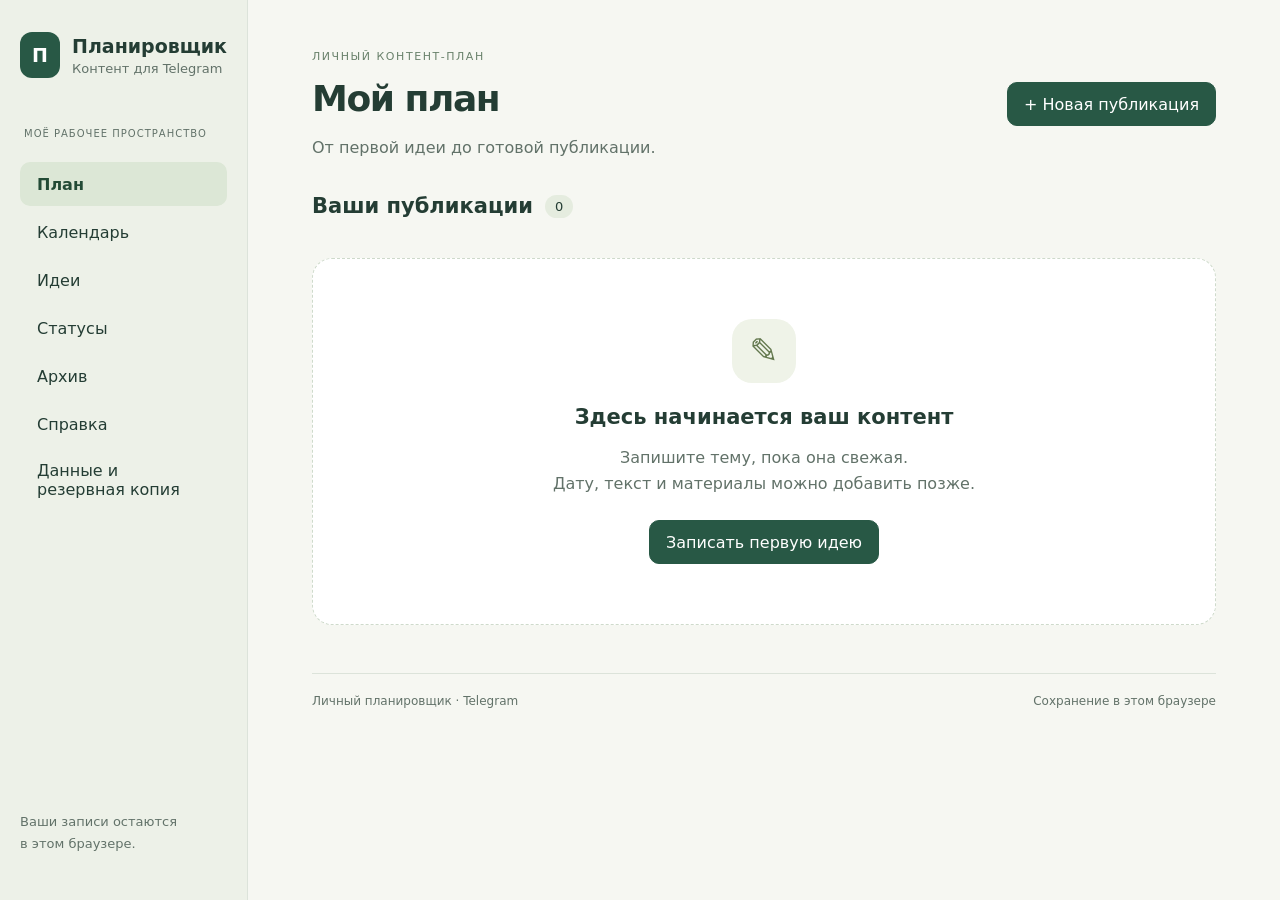
==== index.html @ b59470a5 "Шаг 1: карточки публикаций, сохранение и восстановление черновиков" ====
<!doctype html>
<html lang="ru">
<head>
  <meta charset="utf-8">
  <meta name="viewport" content="width=device-width, initial-scale=1">
  <title>Планировщик контента</title>
  <link rel="stylesheet" href="style.css">
  <script src="script.js" defer></script>
</head>
<body>
  <aside class="sidebar">
    <a class="brand" href="#plan"><span class="brand-icon" aria-hidden="true">П</span><span>Планировщик<small>Контент для Telegram</small></span></a>
    <p class="nav-caption">МОЁ РАБОЧЕЕ ПРОСТРАНСТВО</p>
    <nav aria-label="Основная навигация" id="navigation">
      <button data-section="plan" aria-current="page">План</button>
      <button data-section="calendar">Календарь</button>
      <button data-section="ideas">Идеи</button>
      <button data-section="statuses">Статусы</button>
      <button data-section="more" class="mobile-more">Ещё</button>
      <div class="desktop-extra">
        <button data-section="archive">Архив</button>
        <button data-section="help">Справка</button>
        <button data-section="data">Данные и резервная копия</button>
      </div>
    </nav>
    <p class="local-note">Ваши записи остаются<br>в этом браузере.</p>
  </aside>
  <main>
    <header class="page-header"><div><p class="eyebrow">ЛИЧНЫЙ КОНТЕНТ-ПЛАН</p><h1 id="page-title">Мой план</h1><p id="page-subtitle">От первой идеи до готовой публикации.</p></div><button class="primary" id="new-post">+ Новая публикация</button></header>
    <div id="notice" class="notice" role="status" hidden></div>
    <section id="recovery" class="recovery" aria-label="Восстановление черновика" hidden>
      <div><strong>Осталась незавершённая форма</strong><p>Можно восстановить введённый текст и продолжить работу.</p></div>
      <div class="actions"><button id="recover" class="primary">Восстановить черновик</button><button id="discard-draft">Удалить черновик</button></div>
    </section>
    <section id="posts-section" aria-label="Публикации"><div class="section-heading"><h2>Ваши публикации</h2><span id="post-count" class="badge">0</span></div><div id="posts" class="cards"></div><div id="empty" class="empty"><span aria-hidden="true" class="empty-symbol">✎</span><h2>Здесь начинается ваш контент</h2><p>Запишите тему, пока она свежая.<br>Дату, текст и материалы можно добавить позже.</p><button id="empty-create" class="primary">Записать первую идею</button></div></section>
    <section id="placeholder" class="empty" hidden><h2 id="placeholder-title"></h2><p id="placeholder-text"></p></section>
    <section id="more-menu" class="menu-panel" hidden aria-label="Дополнительные разделы"><button data-section="archive">Архив</button><button data-section="help">Справка</button><button data-section="data">Данные и резервная копия</button></section>
    <footer>Личный планировщик · Telegram <span>Сохранение в этом браузере</span></footer>
  </main>

  <dialog id="editor" aria-labelledby="editor-title">
    <div class="dialog-header"><div><p class="eyebrow">ПУБЛИКАЦИЯ</p><h2 id="editor-title">Новая публикация</h2></div><button type="button" id="close-editor" aria-label="Закрыть форму">✕</button></div>
    <form id="post-form" novalidate>
      <div id="form-error" class="error" role="alert" hidden></div>
      <label>Тема <span class="required">*</span><input name="title" id="title" required placeholder="О чём хотите рассказать?" aria-describedby="title-error"><span class="field-error" id="title-error"></span></label>
      <div class="form-grid"><label>Плановая дата<input name="date" id="date" type="date"><small>Можно назначить позже</small></label><label>Время публикации<input name="time" id="time" type="time" disabled><small>Местное время устройства</small></label></div>
      <label>Статус<select name="status" id="status"></select></label>
      <div class="form-grid"><label>Рубрика<select name="category" id="category"></select></label><label>Формат<select name="format" id="format"></select></label></div>
      <label>Заметки<textarea name="notes" id="notes" rows="3" placeholder="Мысли, идеи, что важно упомянуть…"></textarea></label>
      <label>Черновик публикации<textarea name="body" id="body" rows="7" placeholder="Здесь можно написать текст поста…"></textarea></label>
      <fieldset><legend>Ссылки и материалы</legend><p class="hint">Изображения и документы хранятся у вас. Добавьте ссылки на них.</p><div id="links"></div><button type="button" id="add-link" class="text-button">+ Добавить ссылку</button></fieldset>
      <p id="draft-state" class="hint" role="status">Изменения применятся после сохранения.</p>
      <div class="form-footer"><button type="button" id="cancel-editor">Отмена</button><button type="submit" class="primary">Сохранить</button></div>
    </form>
  </dialog>

  <dialog id="viewer" aria-labelledby="viewer-title"><div class="dialog-header"><h2 id="viewer-title"></h2><button id="close-viewer" aria-label="Закрыть публикацию">✕</button></div><div id="view-content"></div><div class="form-footer"><button id="edit-post" class="primary">Редактировать</button></div></dialog>
  <dialog id="unsaved" aria-labelledby="unsaved-title"><h2 id="unsaved-title">Сохранить изменения?</h2><p>В форме есть несохранённый текст.</p><div class="choice-actions"><button id="keep-editing">Продолжить редактирование</button><button id="discard-edit">Закрыть без сохранения</button><button id="save-edit" class="primary">Сохранить</button></div></dialog>
</body>
</html>
---- style.css ----
:root{font-family:system-ui,-apple-system,"Segoe UI",sans-serif;color:#243d34;background:#f6f7f2;font-size:16px;--green:#285845;--border:#dce3da;--muted:#627269}
*{box-sizing:border-box}body{margin:0}button,input,textarea,select{font:inherit}button,a,input,select,textarea{-webkit-tap-highlight-color:transparent}button{min-height:44px;border:1px solid var(--border);border-radius:10px;background:#fff;color:inherit;padding:10px 16px;cursor:pointer}button:hover{background:#edf3eb}button:focus-visible,a:focus-visible{outline:3px solid #c88652;outline-offset:3px}input:focus,select:focus,textarea:focus{outline:2px solid #699579;outline-offset:1px}button.primary{background:var(--green);border-color:var(--green);color:white}button.primary:hover{background:#1b4433}button:disabled,input:disabled{opacity:.5;cursor:not-allowed}[hidden]{display:none!important}.sidebar{width:248px;position:fixed;inset:0 auto 0 0;background:#edf1e8;border-right:1px solid var(--border);padding:32px 20px;display:flex;flex-direction:column}.brand{display:flex;gap:12px;align-items:center;text-decoration:none;color:inherit;font-size:19px;font-weight:700}.brand-icon{display:grid;place-items:center;background:var(--green);color:white;width:42px;height:46px;border-radius:12px}small{font-size:13px;font-weight:400;color:var(--muted)}.brand small{display:block;margin-top:4px}.nav-caption{font-size:10px;letter-spacing:.1em;margin:48px 4px 16px;color:var(--muted)}nav button,.desktop-extra button{display:block;width:100%;text-align:left;background:transparent;border-color:transparent;margin:4px 0}nav button[aria-current]{background:#dce7d6;color:#234b36;font-weight:650}nav .mobile-more{display:none}.local-note{margin-top:auto;color:var(--muted);font-size:13px;line-height:1.7}main{margin-left:248px;padding:48px clamp(24px,5vw,72px);max-width:1500px}.page-header{display:flex;justify-content:space-between;align-items:center;gap:24px;margin-bottom:34px}.eyebrow{font-size:11px;letter-spacing:.14em;color:#69816b;margin:0 0 12px}h1{font-size:36px;letter-spacing:-.04em;margin:0}h2{font-size:21px;margin:0;overflow-wrap:anywhere}p{line-height:1.6}.page-header p:last-child{color:var(--muted);margin-bottom:0}.section-heading{display:flex;align-items:center;gap:12px;margin:28px 0 20px}.badge{background:#e5ecdf;border-radius:20px;padding:4px 10px;font-size:13px}.cards{display:grid;grid-template-columns:repeat(auto-fill,minmax(min(100%,270px),1fr));gap:16px}.post-card{min-height:145px;text-align:left;padding:22px;display:flex;flex-direction:column;gap:14px;border-radius:16px;box-shadow:0 3px 12px #203f2d04;overflow-wrap:anywhere}.post-card strong{font-size:18px;line-height:1.45}.post-card .meta{color:var(--muted);font-size:13px}.post-card .status{align-self:flex-start;background:#eef0e5;border-radius:6px;font-size:12px;padding:4px 8px;color:#526743}.empty{background:#fff;border:1px dashed #cedacb;border-radius:20px;text-align:center;padding:60px 24px;margin-top:20px}.empty p{color:var(--muted);margin:16px auto 24px;max-width:450px}.empty-symbol{display:grid;place-items:center;width:64px;height:64px;border-radius:20px;background:#eff3e8;color:#63784e;font-size:35px;margin:0 auto 22px}.notice,.recovery{padding:18px 20px;background:#e9efe1;border-radius:12px;margin-bottom:20px;overflow-wrap:anywhere}.notice.is-error,.error{background:#fff0e8;color:#8a3a21}.recovery p{margin:6px 0 16px}.actions{display:flex;gap:8px;flex-wrap:wrap}footer{border-top:1px solid var(--border);margin-top:48px;padding-top:20px;color:var(--muted);font-size:12px;display:flex;justify-content:space-between;gap:12px}dialog{border:1px solid var(--border);border-radius:20px;padding:28px;width:min(680px,calc(100% - 24px));max-height:90vh;max-height:90dvh;color:inherit;box-shadow:0 20px 90px #142d2940;overflow-y:auto}dialog::backdrop{background:#152e2866}.dialog-header{display:flex;align-items:flex-start;justify-content:space-between;gap:16px;margin-bottom:24px}.dialog-header button{flex-shrink:0;padding:8px 12px}.dialog-header .eyebrow{margin-bottom:8px}form label{display:flex;flex-direction:column;gap:8px;margin-bottom:20px;font-size:14px;font-weight:600}.required{color:#8c512f;display:contents}input,select,textarea{width:100%;border:1px solid #cdd8cd;border-radius:9px;background:#fff;padding:12px;color:#243d34;min-height:46px}textarea{resize:vertical;line-height:1.6}textarea,input{font-size:16px}.form-grid{display:grid;grid-template-columns:1fr 1fr;gap:16px}.field-error:empty{display:none}.field-error{color:#a33c20;font-weight:400;font-size:13px}.error{padding:12px;border-radius:9px;margin-bottom:20px}fieldset{border:1px solid var(--border);border-radius:12px;margin:0 0 20px;padding:16px;min-width:0}legend{font-size:14px;font-weight:650}.hint{font-size:13px;color:var(--muted);line-height:1.5;margin:4px 0 12px}.link-row{border-bottom:1px solid var(--border);padding-bottom:12px;margin-bottom:14px}.link-row label{margin:10px 0}.link-row button{font-size:13px}.text-button{background:transparent;color:var(--green);border:0;padding-left:0}.form-footer{display:flex;justify-content:flex-end;gap:10px;padding-top:16px;border-top:1px solid var(--border);margin-top:20px}.choice-actions{display:flex;gap:10px;flex-direction:column}#unsaved{max-width:440px}#view-content h3{font-size:14px;color:var(--muted);margin:24px 0 8px}#view-content p{white-space:pre-wrap;overflow-wrap:anywhere;margin:0}#view-content a{display:block;overflow-wrap:anywhere;color:var(--green);padding:8px 0}.menu-panel{display:grid;gap:12px}
@media(max-width:760px){.sidebar{inset:auto 0 0;width:100%;height:auto;padding:0;background:#f7f9f3;border-top:1px solid var(--border);z-index:2}.brand,.nav-caption,.desktop-extra,.local-note{display:none}.sidebar nav{display:flex;justify-content:space-around;padding:5px 4px calc(5px + env(safe-area-inset-bottom))}.sidebar nav button,.sidebar nav .mobile-more{display:block;margin:0;text-align:center;padding:10px 6px;font-size:12px;min-width:0;width:20%;border-radius:8px}main{margin:0;padding:28px 18px 110px}.page-header{display:block;margin-bottom:24px}.page-header>.primary{margin-top:22px;width:100%}h1{font-size:30px}.empty{padding:36px 18px}.cards{grid-template-columns:1fr}footer{display:block;line-height:1.8}footer span{display:block}dialog{padding:20px 16px;border-radius:16px;max-height:92vh;max-height:92dvh}.form-grid{gap:12px}.recovery .actions{display:grid}.page-header p:last-child{font-size:14px}}
@media(max-width:370px){.form-grid{grid-template-columns:1fr;gap:0}.sidebar nav button{font-size:11px}main{padding-left:12px;padding-right:12px}}
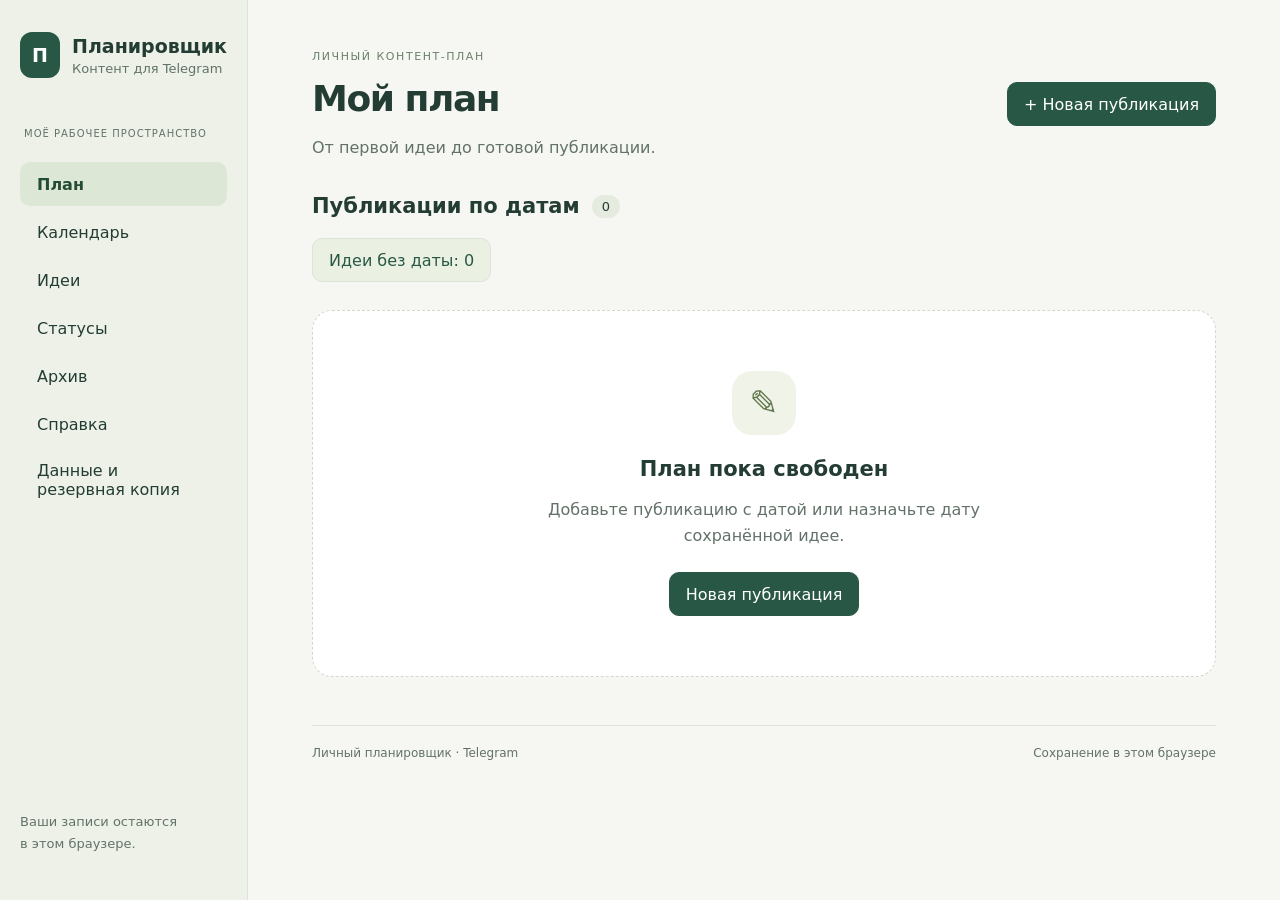
==== commit f571df97: "Шаг 2: календарь, идеи, статусы и переносы публикаций" ====
--- a/index.html
+++ b/index.html
@@ -32,7 +32,14 @@
       <div><strong>Осталась незавершённая форма</strong><p>Можно восстановить введённый текст и продолжить работу.</p></div>
       <div class="actions"><button id="recover" class="primary">Восстановить черновик</button><button id="discard-draft">Удалить черновик</button></div>
     </section>
-    <section id="posts-section" aria-label="Публикации"><div class="section-heading"><h2>Ваши публикации</h2><span id="post-count" class="badge">0</span></div><div id="posts" class="cards"></div><div id="empty" class="empty"><span aria-hidden="true" class="empty-symbol">✎</span><h2>Здесь начинается ваш контент</h2><p>Запишите тему, пока она свежая.<br>Дату, текст и материалы можно добавить позже.</p><button id="empty-create" class="primary">Записать первую идею</button></div></section>
+    <section id="posts-section" aria-label="Публикации"><div class="section-heading"><h2 id="list-title">Публикации по датам</h2><span id="post-count" class="badge">0</span></div><div id="ideas-shortcut"></div><div id="posts"></div><div id="empty" class="empty"><span aria-hidden="true" class="empty-symbol">✎</span><h2 id="empty-title">План пока свободен</h2><p id="empty-text">Создайте публикацию с датой или сохраните идею на потом.</p><button id="empty-create" class="primary">Новая публикация</button></div></section>
+    <section id="calendar-section" hidden aria-label="Календарь публикаций">
+      <div class="calendar-toolbar"><h2 id="month-title" aria-live="polite"></h2><div class="actions"><button id="prev-month" aria-label="Предыдущий месяц">←</button><button id="calendar-today">Сегодня</button><button id="next-month" aria-label="Следующий месяц">→</button></div></div>
+      <p class="hint">Выберите день, чтобы увидеть публикации. На компьютере карточку можно перенести мышью.</p>
+      <div class="weekdays" aria-hidden="true"><span>Пн</span><span>Вт</span><span>Ср</span><span>Чт</span><span>Пт</span><span>Сб</span><span>Вс</span></div><div id="calendar-grid" class="calendar-grid"></div>
+      <section class="day-agenda" aria-labelledby="day-title"><div class="section-heading"><h2 id="day-title"></h2><button id="day-create">+ Публикация</button></div><div id="day-posts" class="cards"></div></section>
+    </section>
+    <section id="board-section" hidden aria-label="Публикации по статусам"><div id="board-tabs" class="board-tabs" aria-label="Выбор статуса"></div><div id="board" class="board"></div></section>
     <section id="placeholder" class="empty" hidden><h2 id="placeholder-title"></h2><p id="placeholder-text"></p></section>
     <section id="more-menu" class="menu-panel" hidden aria-label="Дополнительные разделы"><button data-section="archive">Архив</button><button data-section="help">Справка</button><button data-section="data">Данные и резервная копия</button></section>
     <footer>Личный планировщик · Telegram <span>Сохранение в этом браузере</span></footer>
@@ -54,7 +61,8 @@
     </form>
   </dialog>
 
-  <dialog id="viewer" aria-labelledby="viewer-title"><div class="dialog-header"><h2 id="viewer-title"></h2><button id="close-viewer" aria-label="Закрыть публикацию">✕</button></div><div id="view-content"></div><div class="form-footer"><button id="edit-post" class="primary">Редактировать</button></div></dialog>
+  <dialog id="viewer" aria-labelledby="viewer-title"><div class="dialog-header"><h2 id="viewer-title"></h2><button id="close-viewer" aria-label="Закрыть публикацию">✕</button></div><div id="view-content"></div><div class="form-footer viewer-actions"><button id="change-date">Изменить дату</button><button id="change-status">Изменить статус</button><button id="edit-post" class="primary">Редактировать</button></div></dialog>
+  <dialog id="change-dialog" aria-labelledby="change-title"><h2 id="change-title"></h2><p id="change-summary"></p><div id="change-error" class="error" role="alert" hidden></div><form id="change-form" novalidate><label id="change-date-label">Новая дата<input id="new-date" type="date"><small>Если убрать дату, запись вернётся в идеи без даты, а время очистится.</small></label><label id="change-status-label">Новый статус<select id="new-status"></select></label><div class="form-footer"><button type="button" id="cancel-change">Отмена</button><button type="submit" id="confirm-change" class="primary">Сохранить</button></div></form></dialog>
   <dialog id="unsaved" aria-labelledby="unsaved-title"><h2 id="unsaved-title">Сохранить изменения?</h2><p>В форме есть несохранённый текст.</p><div class="choice-actions"><button id="keep-editing">Продолжить редактирование</button><button id="discard-edit">Закрыть без сохранения</button><button id="save-edit" class="primary">Сохранить</button></div></dialog>
 </body>
 </html>
--- a/style.css
+++ b/style.css
@@ -2,3 +2,52 @@
 *{box-sizing:border-box}body{margin:0}button,input,textarea,select{font:inherit}button,a,input,select,textarea{-webkit-tap-highlight-color:transparent}button{min-height:44px;border:1px solid var(--border);border-radius:10px;background:#fff;color:inherit;padding:10px 16px;cursor:pointer}button:hover{background:#edf3eb}button:focus-visible,a:focus-visible{outline:3px solid #c88652;outline-offset:3px}input:focus,select:focus,textarea:focus{outline:2px solid #699579;outline-offset:1px}button.primary{background:var(--green);border-color:var(--green);color:white}button.primary:hover{background:#1b4433}button:disabled,input:disabled{opacity:.5;cursor:not-allowed}[hidden]{display:none!important}.sidebar{width:248px;position:fixed;inset:0 auto 0 0;background:#edf1e8;border-right:1px solid var(--border);padding:32px 20px;display:flex;flex-direction:column}.brand{display:flex;gap:12px;align-items:center;text-decoration:none;color:inherit;font-size:19px;font-weight:700}.brand-icon{display:grid;place-items:center;background:var(--green);color:white;width:42px;height:46px;border-radius:12px}small{font-size:13px;font-weight:400;color:var(--muted)}.brand small{display:block;margin-top:4px}.nav-caption{font-size:10px;letter-spacing:.1em;margin:48px 4px 16px;color:var(--muted)}nav button,.desktop-extra button{display:block;width:100%;text-align:left;background:transparent;border-color:transparent;margin:4px 0}nav button[aria-current]{background:#dce7d6;color:#234b36;font-weight:650}nav .mobile-more{display:none}.local-note{margin-top:auto;color:var(--muted);font-size:13px;line-height:1.7}main{margin-left:248px;padding:48px clamp(24px,5vw,72px);max-width:1500px}.page-header{display:flex;justify-content:space-between;align-items:center;gap:24px;margin-bottom:34px}.eyebrow{font-size:11px;letter-spacing:.14em;color:#69816b;margin:0 0 12px}h1{font-size:36px;letter-spacing:-.04em;margin:0}h2{font-size:21px;margin:0;overflow-wrap:anywhere}p{line-height:1.6}.page-header p:last-child{color:var(--muted);margin-bottom:0}.section-heading{display:flex;align-items:center;gap:12px;margin:28px 0 20px}.badge{background:#e5ecdf;border-radius:20px;padding:4px 10px;font-size:13px}.cards{display:grid;grid-template-columns:repeat(auto-fill,minmax(min(100%,270px),1fr));gap:16px}.post-card{min-height:145px;text-align:left;padding:22px;display:flex;flex-direction:column;gap:14px;border-radius:16px;box-shadow:0 3px 12px #203f2d04;overflow-wrap:anywhere}.post-card strong{font-size:18px;line-height:1.45}.post-card .meta{color:var(--muted);font-size:13px}.post-card .status{align-self:flex-start;background:#eef0e5;border-radius:6px;font-size:12px;padding:4px 8px;color:#526743}.empty{background:#fff;border:1px dashed #cedacb;border-radius:20px;text-align:center;padding:60px 24px;margin-top:20px}.empty p{color:var(--muted);margin:16px auto 24px;max-width:450px}.empty-symbol{display:grid;place-items:center;width:64px;height:64px;border-radius:20px;background:#eff3e8;color:#63784e;font-size:35px;margin:0 auto 22px}.notice,.recovery{padding:18px 20px;background:#e9efe1;border-radius:12px;margin-bottom:20px;overflow-wrap:anywhere}.notice.is-error,.error{background:#fff0e8;color:#8a3a21}.recovery p{margin:6px 0 16px}.actions{display:flex;gap:8px;flex-wrap:wrap}footer{border-top:1px solid var(--border);margin-top:48px;padding-top:20px;color:var(--muted);font-size:12px;display:flex;justify-content:space-between;gap:12px}dialog{border:1px solid var(--border);border-radius:20px;padding:28px;width:min(680px,calc(100% - 24px));max-height:90vh;max-height:90dvh;color:inherit;box-shadow:0 20px 90px #142d2940;overflow-y:auto}dialog::backdrop{background:#152e2866}.dialog-header{display:flex;align-items:flex-start;justify-content:space-between;gap:16px;margin-bottom:24px}.dialog-header button{flex-shrink:0;padding:8px 12px}.dialog-header .eyebrow{margin-bottom:8px}form label{display:flex;flex-direction:column;gap:8px;margin-bottom:20px;font-size:14px;font-weight:600}.required{color:#8c512f;display:contents}input,select,textarea{width:100%;border:1px solid #cdd8cd;border-radius:9px;background:#fff;padding:12px;color:#243d34;min-height:46px}textarea{resize:vertical;line-height:1.6}textarea,input{font-size:16px}.form-grid{display:grid;grid-template-columns:1fr 1fr;gap:16px}.field-error:empty{display:none}.field-error{color:#a33c20;font-weight:400;font-size:13px}.error{padding:12px;border-radius:9px;margin-bottom:20px}fieldset{border:1px solid var(--border);border-radius:12px;margin:0 0 20px;padding:16px;min-width:0}legend{font-size:14px;font-weight:650}.hint{font-size:13px;color:var(--muted);line-height:1.5;margin:4px 0 12px}.link-row{border-bottom:1px solid var(--border);padding-bottom:12px;margin-bottom:14px}.link-row label{margin:10px 0}.link-row button{font-size:13px}.text-button{background:transparent;color:var(--green);border:0;padding-left:0}.form-footer{display:flex;justify-content:flex-end;gap:10px;padding-top:16px;border-top:1px solid var(--border);margin-top:20px}.choice-actions{display:flex;gap:10px;flex-direction:column}#unsaved{max-width:440px}#view-content h3{font-size:14px;color:var(--muted);margin:24px 0 8px}#view-content p{white-space:pre-wrap;overflow-wrap:anywhere;margin:0}#view-content a{display:block;overflow-wrap:anywhere;color:var(--green);padding:8px 0}.menu-panel{display:grid;gap:12px}
 @media(max-width:760px){.sidebar{inset:auto 0 0;width:100%;height:auto;padding:0;background:#f7f9f3;border-top:1px solid var(--border);z-index:2}.brand,.nav-caption,.desktop-extra,.local-note{display:none}.sidebar nav{display:flex;justify-content:space-around;padding:5px 4px calc(5px + env(safe-area-inset-bottom))}.sidebar nav button,.sidebar nav .mobile-more{display:block;margin:0;text-align:center;padding:10px 6px;font-size:12px;min-width:0;width:20%;border-radius:8px}main{margin:0;padding:28px 18px 110px}.page-header{display:block;margin-bottom:24px}.page-header>.primary{margin-top:22px;width:100%}h1{font-size:30px}.empty{padding:36px 18px}.cards{grid-template-columns:1fr}footer{display:block;line-height:1.8}footer span{display:block}dialog{padding:20px 16px;border-radius:16px;max-height:92vh;max-height:92dvh}.form-grid{gap:12px}.recovery .actions{display:grid}.page-header p:last-child{font-size:14px}}
 @media(max-width:370px){.form-grid{grid-template-columns:1fr;gap:0}.sidebar nav button{font-size:11px}main{padding-left:12px;padding-right:12px}}
+
+/* План, календарь и доска статусов. */
+.date-heading{font-size:15px;color:var(--muted);margin:26px 0 12px}
+.ideas-link{margin-bottom:8px;background:#eaf0e2;color:var(--green)}
+.calendar-toolbar{display:flex;justify-content:space-between;align-items:center;gap:16px;flex-wrap:wrap;margin-bottom:18px}
+.calendar-toolbar h2{text-transform:capitalize}
+.weekdays,.calendar-grid{display:grid;grid-template-columns:repeat(7,minmax(0,1fr))}
+.weekdays span{text-align:center;padding:12px 0;font-size:13px;color:var(--muted)}
+.calendar-grid{gap:5px}
+.calendar-day{min-height:126px;background:#fff;border:1px solid var(--border);border-radius:10px;padding:5px;min-width:0}
+.calendar-day.selected{border-color:var(--green);box-shadow:0 0 0 1px var(--green)}
+.calendar-day.today .day-number{background:#e1ead7;font-weight:750}
+.day-number{border:0;min-width:36px;padding:8px;border-radius:8px}
+.day-count{display:none}
+.calendar-cards{display:grid;gap:5px;margin-top:5px}
+.compact-card{padding:7px;min-height:0;gap:5px;width:100%;border-radius:6px}
+.compact-card strong{font-size:12px;line-height:1.4}
+.compact-card .status{font-size:10px;padding:2px 4px}
+.compact-card .meta{font-size:10px}
+.more-day{font-size:11px;padding:4px;min-height:32px}
+.day-agenda{margin-top:32px}
+.day-agenda .section-heading{justify-content:space-between;flex-wrap:wrap}
+.board{display:grid;grid-template-columns:repeat(4,minmax(0,1fr));gap:12px}
+.board-column{background:#ecf0e7;padding:12px;border-radius:14px;min-width:0;min-height:220px}
+.board-column h2{font-size:15px;margin:8px 0 18px}
+.board-column .post-card{width:100%;margin-bottom:12px;padding:14px;min-height:120px}
+.board-column .post-card strong{font-size:15px}
+.board-tabs{display:none}
+.drop-target{outline:3px dashed #648d57;outline-offset:-3px;background:#e1edd9}
+.viewer-actions{flex-wrap:wrap}
+#change-summary{overflow-wrap:anywhere;white-space:pre-wrap}
+@media(max-width:1100px) and (min-width:761px){.board{grid-template-columns:repeat(2,minmax(0,1fr))}.calendar-cards .meta,.calendar-cards .status{display:none}}
+@media(max-width:760px){
+  .calendar-day{min-height:64px;padding:3px;text-align:center}
+  .calendar-cards{display:none}
+  .day-number{width:100%;min-height:40px;padding:6px}
+  .day-count{display:block;font-size:10px;color:var(--green);min-height:14px}
+  .calendar-grid{gap:3px}
+  .calendar-toolbar{align-items:flex-start}
+  .calendar-toolbar h2{font-size:20px}
+  .board{display:block}
+  .board-column{display:none}
+  .board-column.active-column{display:block}
+  .board-tabs{display:flex;flex-wrap:wrap;gap:8px;margin-bottom:18px}
+  .board-tabs button{flex:1 1 40%;font-size:13px}
+  .board-tabs button[aria-pressed=true]{background:var(--green);color:white}
+  .post-card{touch-action:pan-y}
+  .viewer-actions{display:grid;grid-template-columns:1fr}
+}
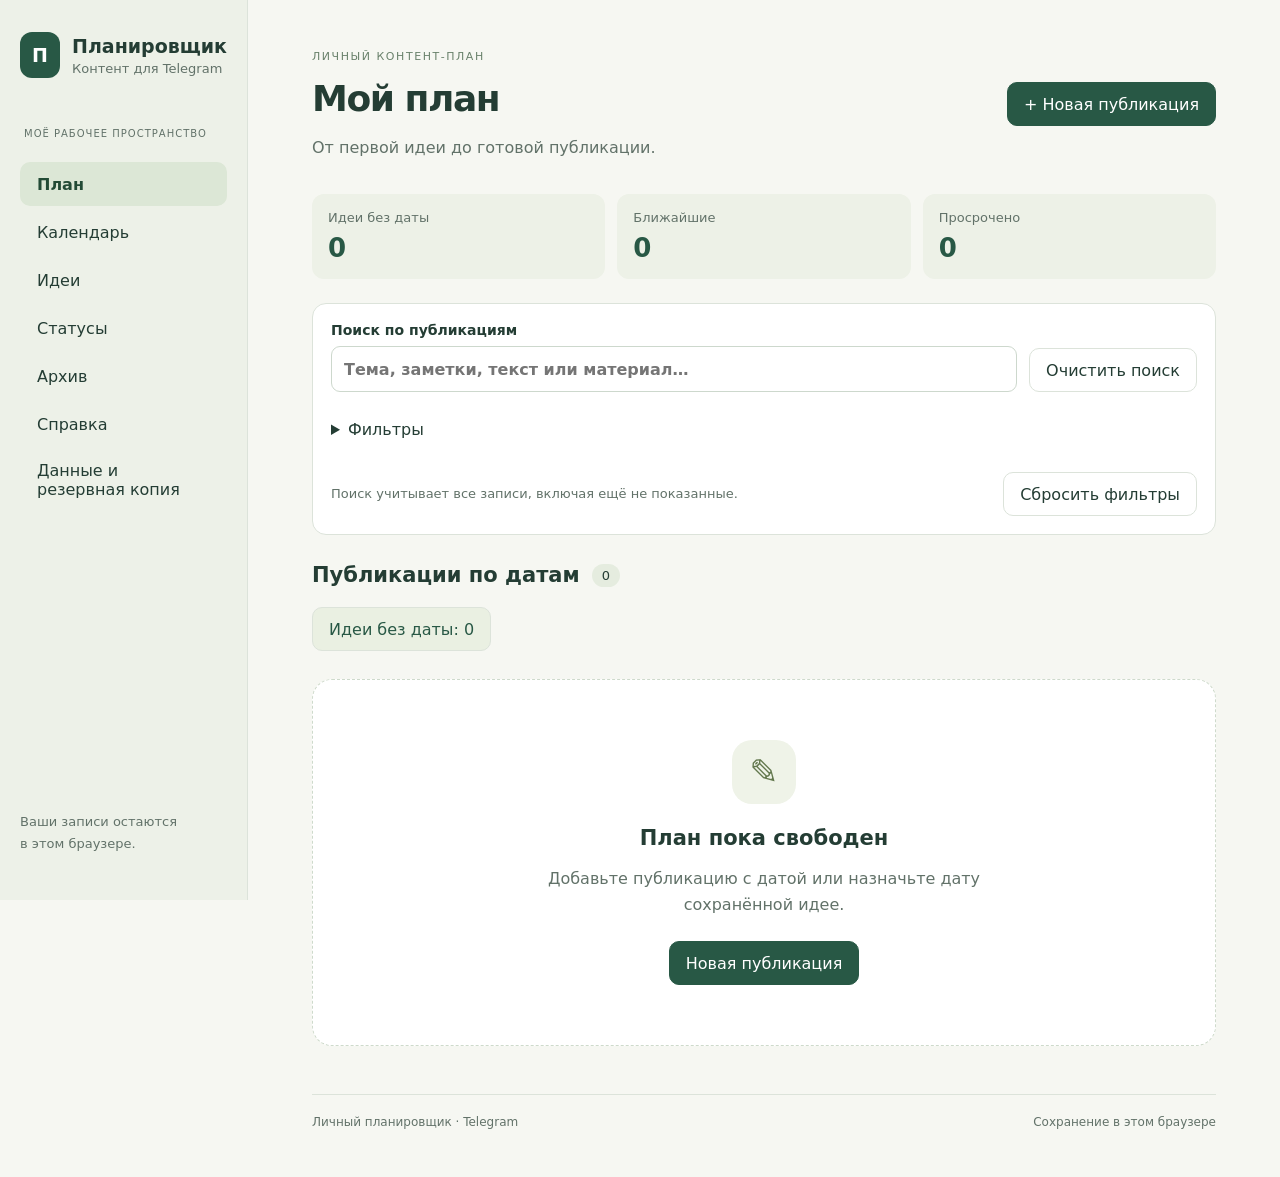
==== commit 76d88f0f: "Шаг 3: поиск, фильтры, сроки и архив публикаций" ====
--- a/index.html
+++ b/index.html
@@ -28,11 +28,22 @@
   <main>
     <header class="page-header"><div><p class="eyebrow">ЛИЧНЫЙ КОНТЕНТ-ПЛАН</p><h1 id="page-title">Мой план</h1><p id="page-subtitle">От первой идеи до готовой публикации.</p></div><button class="primary" id="new-post">+ Новая публикация</button></header>
     <div id="notice" class="notice" role="status" hidden></div>
+    <div id="archive-undo" class="notice" role="status" hidden>Публикация перемещена в архив. <button id="undo-archive">Отменить</button></div>
     <section id="recovery" class="recovery" aria-label="Восстановление черновика" hidden>
       <div><strong>Осталась незавершённая форма</strong><p>Можно восстановить введённый текст и продолжить работу.</p></div>
       <div class="actions"><button id="recover" class="primary">Восстановить черновик</button><button id="discard-draft">Удалить черновик</button></div>
     </section>
-    <section id="posts-section" aria-label="Публикации"><div class="section-heading"><h2 id="list-title">Публикации по датам</h2><span id="post-count" class="badge">0</span></div><div id="ideas-shortcut"></div><div id="posts"></div><div id="empty" class="empty"><span aria-hidden="true" class="empty-symbol">✎</span><h2 id="empty-title">План пока свободен</h2><p id="empty-text">Создайте публикацию с датой или сохраните идею на потом.</p><button id="empty-create" class="primary">Новая публикация</button></div></section>
+    <section id="summary" class="summary" aria-label="Сводка плана"><div>Идеи без даты<strong id="count-ideas">0</strong></div><div>Ближайшие<strong id="count-upcoming">0</strong></div><div>Просрочено<strong id="count-overdue">0</strong></div></section>
+    <section id="filter-panel" class="filter-panel" aria-label="Поиск и фильтры">
+      <div class="search-row"><label for="search">Поиск по публикациям<input id="search" type="search" placeholder="Тема, заметки, текст или материал…"></label><button id="clear-search">Очистить поиск</button></div>
+      <details id="filter-details"><summary>Фильтры <span id="filter-count"></span></summary><div class="filter-grid">
+        <label>Статус<select id="filter-status"></select></label><label>Рубрика<select id="filter-category"></select></label><label>Формат<select id="filter-format"></select></label>
+        <label>Период<select id="filter-period"><option value="all">Все даты</option><option value="current">Этот месяц</option><option value="next">Следующий месяц</option><option value="custom">Произвольный диапазон</option></select></label>
+        <label>Плановая дата<select id="filter-presence"><option value="all">Любая</option><option value="with">С датой</option><option value="without">Без даты</option></select></label>
+      </div><div id="custom-range" class="form-grid" hidden><label>С даты<input id="filter-from" type="date"></label><label>По дату<input id="filter-to" type="date"></label></div><p id="filter-error" class="field-error" role="alert" hidden></p></details>
+      <div class="filter-footer"><span id="filter-hint" class="hint">Поиск учитывает все записи.</span><button id="reset-filters">Сбросить фильтры</button></div>
+    </section>
+    <section id="posts-section" aria-label="Публикации"><div id="archive-search-panel" hidden><label for="archive-search">Поиск в архиве<input id="archive-search" type="search" placeholder="Найти архивную запись…"></label><button id="clear-archive-search">Очистить поиск</button></div><div class="section-heading"><h2 id="list-title">Публикации по датам</h2><span id="post-count" class="badge">0</span></div><div id="ideas-shortcut"></div><div id="posts"></div><div id="list-more"></div><div id="empty" class="empty"><span aria-hidden="true" class="empty-symbol">✎</span><h2 id="empty-title">План пока свободен</h2><p id="empty-text">Создайте публикацию с датой или сохраните идею на потом.</p><button id="empty-create" class="primary">Новая публикация</button><button id="archive-help" hidden>Открыть справку</button></div></section>
     <section id="calendar-section" hidden aria-label="Календарь публикаций">
       <div class="calendar-toolbar"><h2 id="month-title" aria-live="polite"></h2><div class="actions"><button id="prev-month" aria-label="Предыдущий месяц">←</button><button id="calendar-today">Сегодня</button><button id="next-month" aria-label="Следующий месяц">→</button></div></div>
       <p class="hint">Выберите день, чтобы увидеть публикации. На компьютере карточку можно перенести мышью.</p>
@@ -61,7 +72,8 @@
     </form>
   </dialog>
 
-  <dialog id="viewer" aria-labelledby="viewer-title"><div class="dialog-header"><h2 id="viewer-title"></h2><button id="close-viewer" aria-label="Закрыть публикацию">✕</button></div><div id="view-content"></div><div class="form-footer viewer-actions"><button id="change-date">Изменить дату</button><button id="change-status">Изменить статус</button><button id="edit-post" class="primary">Редактировать</button></div></dialog>
+  <dialog id="viewer" aria-labelledby="viewer-title"><div class="dialog-header"><h2 id="viewer-title"></h2><button id="close-viewer" aria-label="Закрыть публикацию">✕</button></div><div id="view-error" class="error" role="alert" hidden></div><div id="view-content"></div><div class="form-footer viewer-actions"><button id="change-date">Изменить дату</button><button id="change-status">Изменить статус</button><button id="edit-post" class="primary">Редактировать</button><button id="archive-post">В архив</button><button id="restore-post" hidden>Восстановить</button><button id="delete-post" class="danger" hidden>Удалить навсегда</button></div></dialog>
+  <dialog id="delete-dialog" aria-labelledby="delete-title"><h2 id="delete-title">Удалить запись навсегда?</h2><p id="delete-summary"></p><p>Восстановить запись после удаления будет нельзя.</p><div id="delete-error" class="error" role="alert" hidden></div><div class="form-footer"><button id="cancel-delete">Отмена</button><button id="confirm-delete" class="danger">Удалить навсегда</button></div></dialog>
   <dialog id="change-dialog" aria-labelledby="change-title"><h2 id="change-title"></h2><p id="change-summary"></p><div id="change-error" class="error" role="alert" hidden></div><form id="change-form" novalidate><label id="change-date-label">Новая дата<input id="new-date" type="date"><small>Если убрать дату, запись вернётся в идеи без даты, а время очистится.</small></label><label id="change-status-label">Новый статус<select id="new-status"></select></label><div class="form-footer"><button type="button" id="cancel-change">Отмена</button><button type="submit" id="confirm-change" class="primary">Сохранить</button></div></form></dialog>
   <dialog id="unsaved" aria-labelledby="unsaved-title"><h2 id="unsaved-title">Сохранить изменения?</h2><p>В форме есть несохранённый текст.</p><div class="choice-actions"><button id="keep-editing">Продолжить редактирование</button><button id="discard-edit">Закрыть без сохранения</button><button id="save-edit" class="primary">Сохранить</button></div></dialog>
 </body>
--- a/style.css
+++ b/style.css
@@ -4,6 +4,27 @@
 @media(max-width:370px){.form-grid{grid-template-columns:1fr;gap:0}.sidebar nav button{font-size:11px}main{padding-left:12px;padding-right:12px}}
 
 /* План, календарь и доска статусов. */
+.summary{display:grid;grid-template-columns:repeat(3,minmax(0,1fr));gap:12px;margin:20px 0}
+.summary div{background:#edf1e7;border-radius:12px;padding:16px;font-size:13px;color:var(--muted)}
+.summary strong{display:block;margin-top:8px;font-size:26px;color:var(--green)}
+.filter-panel{background:white;border:1px solid var(--border);border-radius:14px;padding:18px;margin:24px 0}
+.filter-panel label,#archive-search-panel label{display:block;font-size:14px;font-weight:600;min-width:0}
+.filter-panel label input,.filter-panel label select,#archive-search-panel input{margin-top:8px}
+.search-row,.filter-footer{display:flex;align-items:end;gap:12px;justify-content:space-between}
+.search-row label{flex:1}.search-row button{flex-shrink:0}
+.filter-panel details{margin-top:18px}.filter-panel summary{cursor:pointer;padding:10px 0;min-height:44px}
+.filter-grid{display:grid;grid-template-columns:repeat(3,minmax(0,1fr));gap:16px;margin:14px 0}
+.filter-footer{margin-top:18px;align-items:center}.filter-footer .hint{margin:0}
+.filter-panel .form-grid label{margin-bottom:12px}
+.load-more{margin:4px 0 18px}.due-label{font-size:12px;padding:4px 7px;border-radius:6px;align-self:flex-start}
+.due-label.overdue{color:#8a3a21;background:#fff0e8}.due-label.upcoming{color:#31593a;background:#e9f0dc}
+.compact-card .due-label{font-size:10px;padding:2px 4px}
+.calendar-day{position:relative}.day-overdue{display:inline-grid;place-items:center;border-radius:50%;background:#984222;color:white;font-size:11px;width:16px;height:16px;position:absolute;top:3px;right:3px;pointer-events:none}
+.danger{color:#943c26;border-color:#d8b5a7}.danger:hover{background:#fff0e8}
+#archive-search-panel{display:flex;align-items:end;gap:12px;background:white;padding:18px;border-radius:14px;border:1px solid var(--border)}
+#archive-search-panel label{flex:1}
+@media(max-width:760px){.filter-grid{grid-template-columns:repeat(2,minmax(0,1fr))}.summary{gap:6px}.summary div{padding:12px 8px;font-size:11px}.summary strong{font-size:23px}.search-row{flex-wrap:wrap}.search-row label{flex-basis:100%}.filter-footer{align-items:start;flex-direction:column}.filter-panel{padding:14px}#archive-search-panel{flex-wrap:wrap}#archive-search-panel label{flex-basis:100%}}
+@media(max-width:370px){.filter-grid{grid-template-columns:1fr}}
 .date-heading{font-size:15px;color:var(--muted);margin:26px 0 12px}
 .ideas-link{margin-bottom:8px;background:#eaf0e2;color:var(--green)}
 .calendar-toolbar{display:flex;justify-content:space-between;align-items:center;gap:16px;flex-wrap:wrap;margin-bottom:18px}
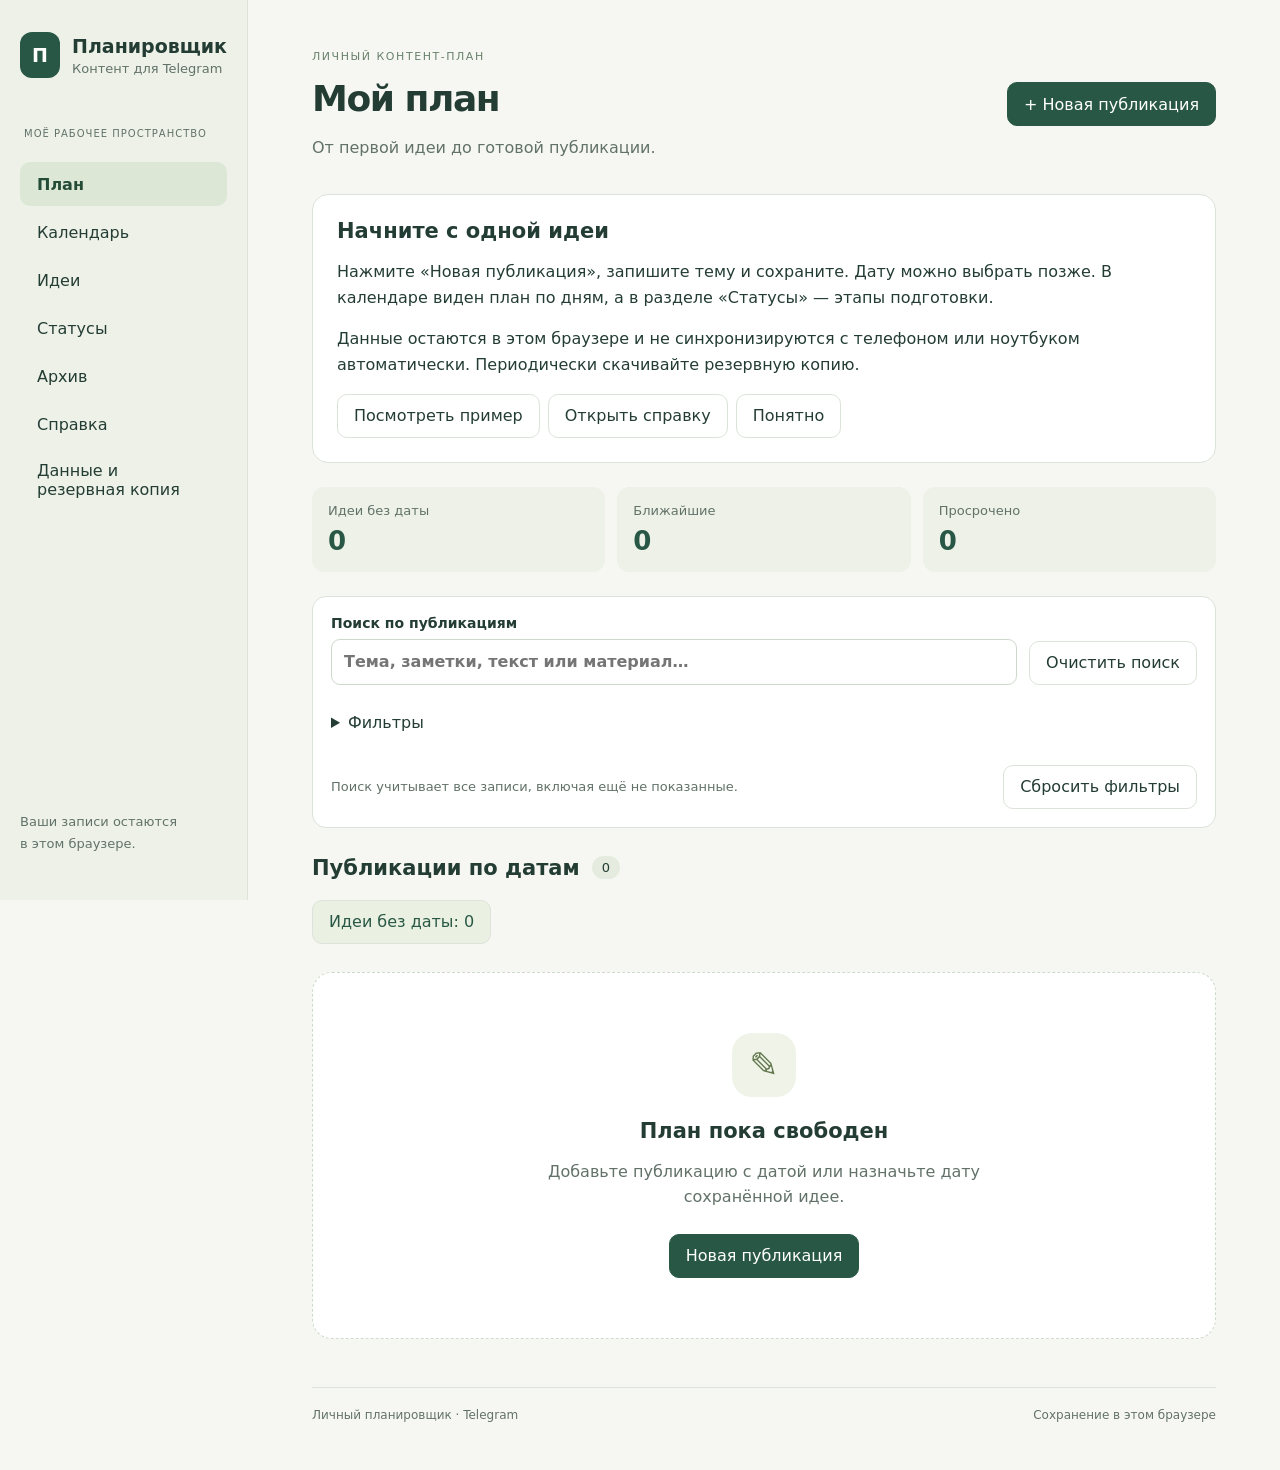
==== commit a245e14f: "Шаг 4: JSON-копии, импорт с отменой, справка и пример" ====
--- a/index.html
+++ b/index.html
@@ -29,6 +29,7 @@
     <header class="page-header"><div><p class="eyebrow">ЛИЧНЫЙ КОНТЕНТ-ПЛАН</p><h1 id="page-title">Мой план</h1><p id="page-subtitle">От первой идеи до готовой публикации.</p></div><button class="primary" id="new-post">+ Новая публикация</button></header>
     <div id="notice" class="notice" role="status" hidden></div>
     <div id="archive-undo" class="notice" role="status" hidden>Публикация перемещена в архив. <button id="undo-archive">Отменить</button></div>
+    <section id="welcome" class="info-panel" hidden aria-labelledby="welcome-title"><h2 id="welcome-title">Начните с одной идеи</h2><p>Нажмите «Новая публикация», запишите тему и сохраните. Дату можно выбрать позже. В календаре виден план по дням, а в разделе «Статусы» — этапы подготовки.</p><p>Данные остаются в этом браузере и не синхронизируются с телефоном или ноутбуком автоматически. Периодически скачивайте резервную копию.</p><div class="actions"><button id="welcome-example">Посмотреть пример</button><button id="welcome-help">Открыть справку</button><button id="dismiss-welcome">Понятно</button></div></section>
     <section id="recovery" class="recovery" aria-label="Восстановление черновика" hidden>
       <div><strong>Осталась незавершённая форма</strong><p>Можно восстановить введённый текст и продолжить работу.</p></div>
       <div class="actions"><button id="recover" class="primary">Восстановить черновик</button><button id="discard-draft">Удалить черновик</button></div>
@@ -51,7 +52,8 @@
       <section class="day-agenda" aria-labelledby="day-title"><div class="section-heading"><h2 id="day-title"></h2><button id="day-create">+ Публикация</button></div><div id="day-posts" class="cards"></div></section>
     </section>
     <section id="board-section" hidden aria-label="Публикации по статусам"><div id="board-tabs" class="board-tabs" aria-label="Выбор статуса"></div><div id="board" class="board"></div></section>
-    <section id="placeholder" class="empty" hidden><h2 id="placeholder-title"></h2><p id="placeholder-text"></p></section>
+    <section id="help-section" class="info-panel" hidden aria-label="Справка"><h2>Как пользоваться планировщиком</h2><ol><li><strong>Запишите идею.</strong> Нажмите «Новая публикация». Обязательна только тема; запись без даты появится в разделе «Идеи».</li><li><strong>Назначьте день.</strong> Откройте карточку и нажмите «Изменить дату» или выберите пустой день в календаре. Время можно указать в форме редактирования.</li><li><strong>Подготовьте текст.</strong> В карточке есть заметки, черновик и ссылки на материалы. Изменения записи применяются кнопкой «Сохранить»; временная копия формы сохраняется автоматически и предлагается к восстановлению.</li><li><strong>Меняйте статус.</strong> «Идея» → «В работе» → «Готово» → «Опубликовано». Можно возвращаться назад. Статус и дата не публикуют пост в Telegram автоматически.</li><li><strong>Найдите нужный материал.</strong> Поиск охватывает тему, заметки, черновик и материалы. Фильтры можно сочетать. В календаре видны только записи с датой, в идеях — без даты. Длинные списки раскрываются по 50 записей.</li><li><strong>Следите за сроками.</strong> «Ближайшая» — сегодня и следующие семь дней. «Просрочено» — дата прошла, а статус ещё не «Опубликовано». Это подсказки внутри страницы, а не уведомления при закрытом браузере.</li><li><strong>Уберите лишнее в архив.</strong> Запись можно восстановить. Удаление навсегда доступно только в архиве и требует подтверждения.</li><li><strong>Скачивайте резервную копию.</strong> В разделе «Данные и резервная копия» сохраняется JSON со всеми записями. Импорт заменяет текущий план целиком. Последний импорт можно отменить до следующего сохранённого изменения данных.</li></ol><p class="storage-hint">Важно: очистка данных браузера или действия операционной системы могут удалить локальные записи. Временный черновик и снимок отмены тоже хранятся в браузере. Храните скачанные копии отдельно и регулярно обновляйте их. Не меняйте адрес, с которого открываете планировщик: хранилище привязано к браузеру и адресу страницы.</p><button id="help-example" class="primary">Посмотреть пример</button></section>
+    <section id="data-section" class="info-panel" hidden aria-label="Данные и резервная копия"><h2>Ваш план — в ваших руках</h2><p>Скачайте JSON-копию, чтобы восстановить план или вручную перенести его в другой браузер. В копию входят активные записи, архив и настройки. Незавершённая форма и снимок отмены импорта в неё не входят.</p><p id="data-counts"></p><div id="data-error" class="error" role="alert" hidden></div><div class="actions"><button id="export-data" class="primary">Скачать резервную копию</button><button id="undo-import" disabled>Отменить последний импорт</button></div><p class="hint">Отмена доступна до следующего успешного импорта или сохранённого изменения записей/настроек. Поиск и просмотр её не отменяют.</p><hr><label class="file-label" for="import-file">Восстановить из JSON-файла<input id="import-file" type="file" accept=".json,application/json"></label><p class="storage-hint">Импорт полностью заменит текущие записи. Сначала файл будет проверен, затем появятся количество записей и подтверждение. Перед заменой рекомендуем скачать текущую копию.</p></section>
     <section id="more-menu" class="menu-panel" hidden aria-label="Дополнительные разделы"><button data-section="archive">Архив</button><button data-section="help">Справка</button><button data-section="data">Данные и резервная копия</button></section>
     <footer>Личный планировщик · Telegram <span>Сохранение в этом браузере</span></footer>
   </main>
@@ -76,5 +78,7 @@
   <dialog id="delete-dialog" aria-labelledby="delete-title"><h2 id="delete-title">Удалить запись навсегда?</h2><p id="delete-summary"></p><p>Восстановить запись после удаления будет нельзя.</p><div id="delete-error" class="error" role="alert" hidden></div><div class="form-footer"><button id="cancel-delete">Отмена</button><button id="confirm-delete" class="danger">Удалить навсегда</button></div></dialog>
   <dialog id="change-dialog" aria-labelledby="change-title"><h2 id="change-title"></h2><p id="change-summary"></p><div id="change-error" class="error" role="alert" hidden></div><form id="change-form" novalidate><label id="change-date-label">Новая дата<input id="new-date" type="date"><small>Если убрать дату, запись вернётся в идеи без даты, а время очистится.</small></label><label id="change-status-label">Новый статус<select id="new-status"></select></label><div class="form-footer"><button type="button" id="cancel-change">Отмена</button><button type="submit" id="confirm-change" class="primary">Сохранить</button></div></form></dialog>
   <dialog id="unsaved" aria-labelledby="unsaved-title"><h2 id="unsaved-title">Сохранить изменения?</h2><p>В форме есть несохранённый текст.</p><div class="choice-actions"><button id="keep-editing">Продолжить редактирование</button><button id="discard-edit">Закрыть без сохранения</button><button id="save-edit" class="primary">Сохранить</button></div></dialog>
+  <dialog id="demo-dialog" aria-labelledby="demo-title"><div class="dialog-header"><h2 id="demo-title">Пример публикации</h2><button id="close-demo" aria-label="Закрыть пример">✕</button></div><p class="hint">Демонстрационный материал. Он ещё не добавлен в ваш план.</p><div id="demo-content"></div><div id="demo-error" class="error" role="alert" hidden></div><div class="form-footer"><button id="add-demo" class="primary">Добавить пример в мой план</button></div></dialog>
+  <dialog id="import-dialog" aria-labelledby="import-title"><h2 id="import-title">Заменить текущий план?</h2><p id="import-summary"></p><p>Все текущие записи будут заменены содержимым файла, включая архив. Совпадающие записи не объединяются.</p><button id="export-before-import">Сначала скачать текущую копию</button><div id="import-error" class="error" role="alert" hidden></div><label id="no-undo-label" class="check-label" hidden><input id="allow-no-undo" type="checkbox">Я скачала текущую копию или принимаю замену без возможности отменить импорт</label><div class="form-footer"><button id="cancel-import">Отмена</button><button id="confirm-import" class="primary">Заменить данные</button></div></dialog>
 </body>
 </html>
--- a/style.css
+++ b/style.css
@@ -4,6 +4,16 @@
 @media(max-width:370px){.form-grid{grid-template-columns:1fr;gap:0}.sidebar nav button{font-size:11px}main{padding-left:12px;padding-right:12px}}
 
 /* План, календарь и доска статусов. */
+.info-panel{background:#fff;border:1px solid var(--border);border-radius:16px;padding:24px;margin:24px 0;overflow-wrap:anywhere}
+.info-panel li{line-height:1.7;padding-bottom:16px}.info-panel ol{padding-left:22px}
+.storage-hint{background:#edf1e7;padding:16px;border-radius:10px;font-size:14px}
+.file-label{display:block;font-weight:600;margin:24px 0 10px}.file-label input{display:block;margin-top:12px;font-weight:400;max-width:100%}
+.info-panel hr{border:0;border-top:1px solid var(--border);margin:24px 0}
+.check-label{display:flex;align-items:flex-start;gap:12px;line-height:1.5;margin-top:20px}
+.check-label input{width:24px;min-width:24px;min-height:24px;margin:0}
+#demo-content p{white-space:pre-wrap;line-height:1.6}#demo-content h3{font-size:14px;color:var(--muted);margin-top:24px}
+#import-error{margin-top:18px}#import-summary{overflow-wrap:anywhere}
+@media(max-width:760px){.info-panel{padding:18px}.info-panel .actions{display:grid}.info-panel .actions button{width:100%}.file-label input{font-size:14px}#import-dialog .form-footer{flex-wrap:wrap}}
 .summary{display:grid;grid-template-columns:repeat(3,minmax(0,1fr));gap:12px;margin:20px 0}
 .summary div{background:#edf1e7;border-radius:12px;padding:16px;font-size:13px;color:var(--muted)}
 .summary strong{display:block;margin-top:8px;font-size:26px;color:var(--green)}
